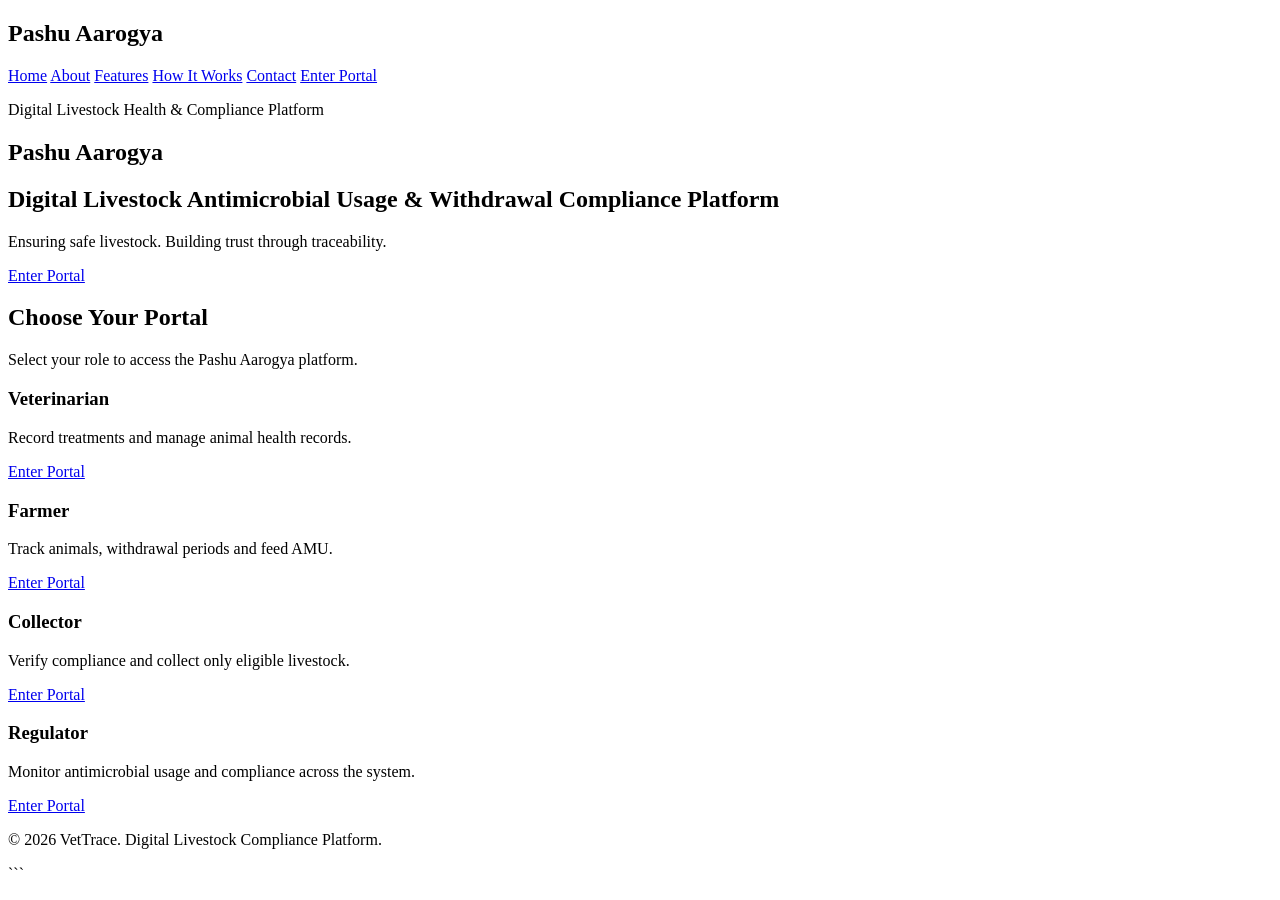
==== index.html @ 51bba1dd "Add files via upload" ====
<!DOCTYPE html>
<html lang="en">
<head>
    <meta charset="UTF-8">

    <meta name="viewport" content="width=device-width, initial-scale=1.0">

    <title>VetTrace | Digital Livestock Compliance</title>
    <link rel="stylesheet" href="css/style.css">
</head>

<body>

    <!-- Header -->
    <header>
        <div>
            <h2>Pashu Aarogya</h2>
        </div>

        <nav>
            <a href="#">Home</a>
            <a href="#about">About</a>
            <a href="#features">Features</a>
            <a href="#how-it-works">How It Works</a>
            <a href="#contact">Contact</a>
            <a href="#roles">Enter Portal</a>
        </nav>
    </header>


    <!-- Hero Section -->
    <main>

        <section>
            <p>Digital Livestock Health & Compliance Platform</p>

            <h1>Pashu Aarogya</h1>

            <h2>
                Digital Livestock Antimicrobial Usage
                & Withdrawal Compliance Platform
            </h2>

            <p>
                Ensuring safe livestock.
                Building trust through traceability.
            </p>

            <a href="#roles">Enter Portal</a>
        </section>


        <!-- Role Selection -->
        <section id="roles">

            <h2>Choose Your Portal</h2>

            <p>
                Select your role to access the Pashu Aarogya platform.
            </p>


            <!-- Veterinarian -->
            <article>
                <h3>Veterinarian</h3>

                <p>
                    Record treatments and manage animal health records.
                </p>

                  <a href="pages/vet-dashboard.html" class="portal-button">
        Enter Portal
    </a>
            </article>


            <!-- Farmer -->
            <article>
                <h3>Farmer</h3>

                <p>
                    Track animals, withdrawal periods and feed AMU.
                </p>

                <a href="pages/farmer-dashboard.html" class="portal-button">
               Enter Portal
               </a>            
               </article>


            <!-- Collector -->
            <article>
                <h3>Collector</h3>

                <p>
                    Verify compliance and collect only eligible livestock.
                </p>

                <a href="pages/collector-dashboard.html" class="portal-button">
                Enter Portal
                 </a>
            </article>


            <!-- Regulator -->
            <article>
                <h3>Regulator</h3>

                <p>
                    Monitor antimicrobial usage and compliance
                    across the system.
                </p>

                <a href="pages/regulator-dashboard.html" class="portal-button">
                Enter Portal
               </a>
            </article>

        </section>

    </main>


    <!-- Footer -->
    <footer id="contact">

        <p>
            © 2026 VetTrace. Digital Livestock Compliance Platform.
        </p>

    </footer>

</body>
</html>
```
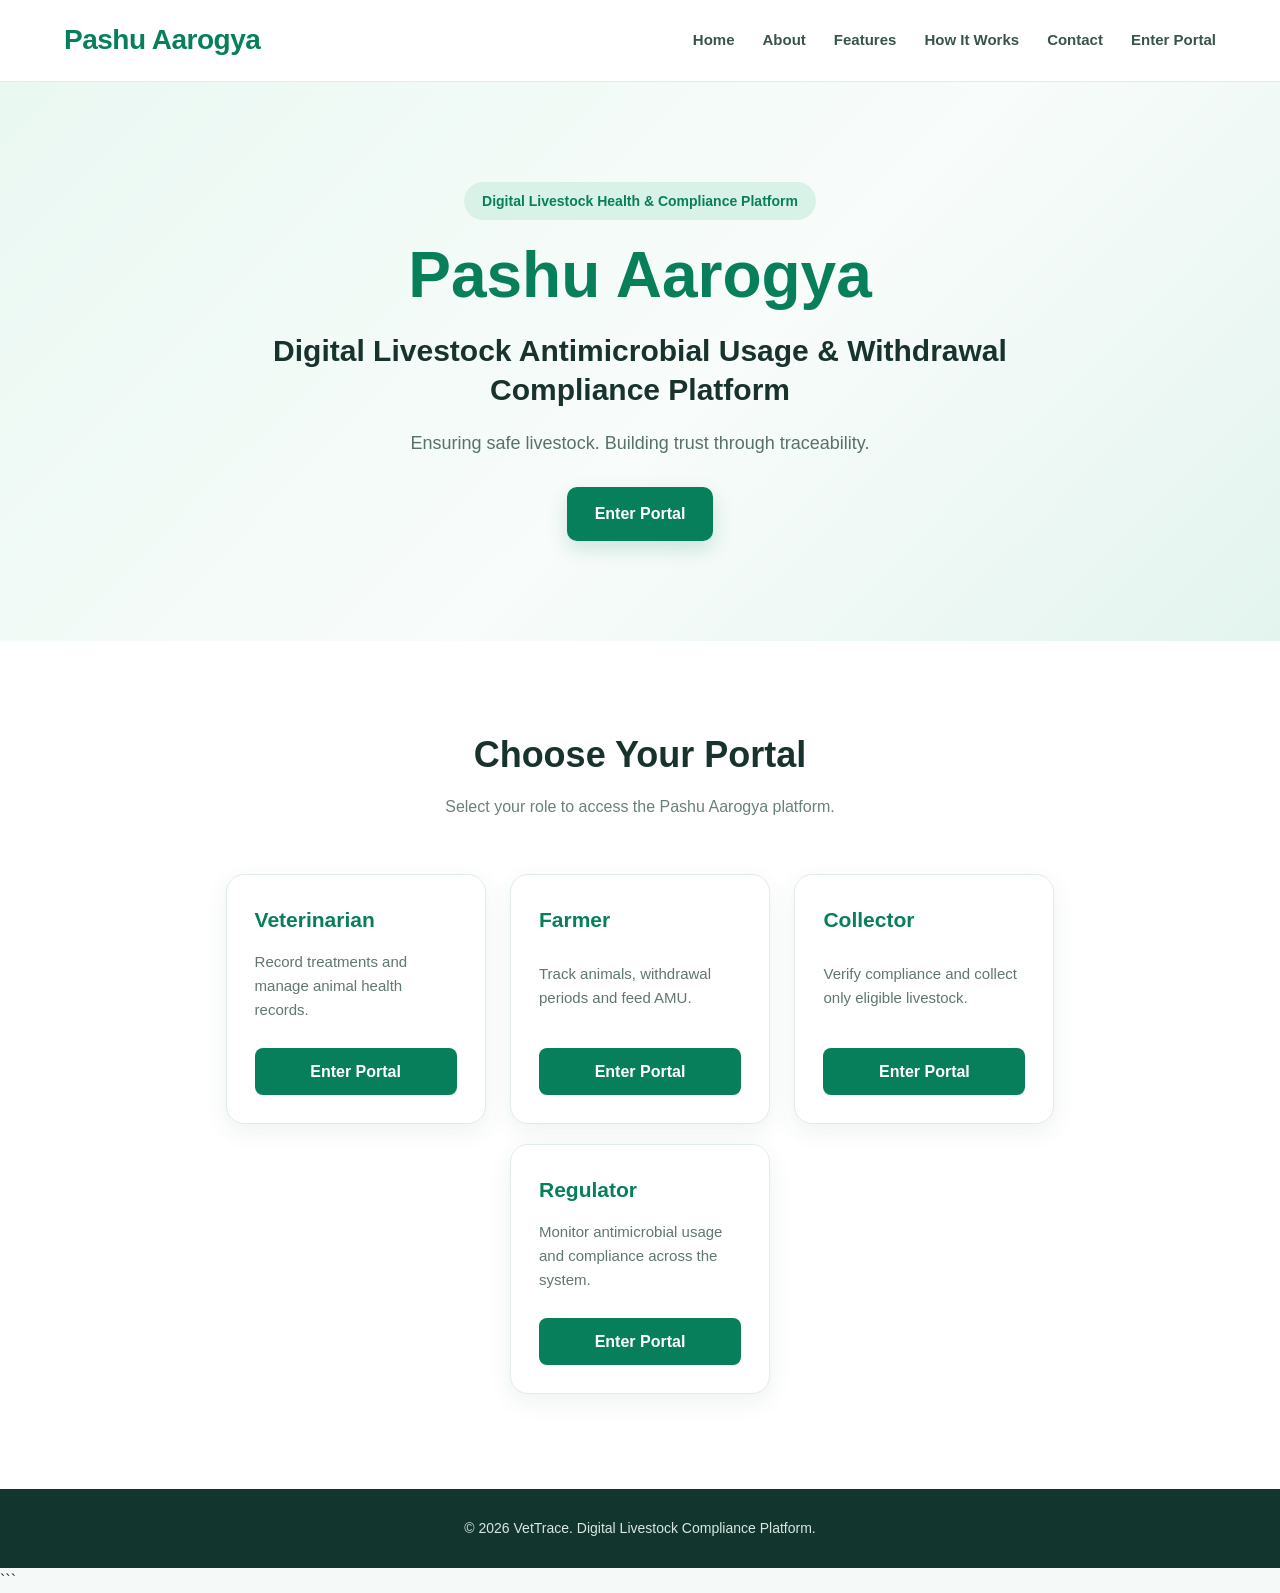
==== commit 0ce9cafb: "Update index.html" ====
--- a/index.html
+++ b/index.html
@@ -69,7 +69,7 @@
                     Record treatments and manage animal health records.
                 </p>
 
-                  <a href="pages/vet-dashboard.html" class="portal-button">
+                  <a href="vet-dashboard.html" class="portal-button">
         Enter Portal
     </a>
             </article>
--- a/css/style.css
+++ b/css/style.css
@@ -0,0 +1,334 @@
+
+/* =========================================
+   Pashu Aarogya - MAIN DESIGN SYSTEM
+   ========================================= */
+
+/* ---------- Basic Reset ---------- */
+
+* {
+    margin: 0;
+    padding: 0;
+    box-sizing: border-box;
+}
+
+html {
+    scroll-behavior: smooth;
+}
+
+body {
+    font-family: Arial, Helvetica, sans-serif;
+    background: #f5faf8;
+    color: #18332d;
+    line-height: 1.6;
+}
+
+
+/* ---------- Reusable Container ---------- */
+
+.container {
+    width: 90%;
+    max-width: 1200px;
+    margin: 0 auto;
+}
+
+
+/* ---------- Header ---------- */
+
+header {
+    background: #ffffff;
+    border-bottom: 1px solid #e1ece8;
+    padding: 18px 5%;
+    display: flex;
+    justify-content: space-between;
+    align-items: center;
+    position: sticky;
+    top: 0;
+    z-index: 1000;
+}
+
+header h2 {
+    color: #087f5b;
+    font-size: 28px;
+    letter-spacing: -0.5px;
+}
+
+nav {
+    display: flex;
+    align-items: center;
+    gap: 28px;
+}
+
+nav a {
+    color: #38544d;
+    text-decoration: none;
+    font-size: 15px;
+    font-weight: 600;
+    transition: 0.2s ease;
+}
+
+nav a:hover {
+    color: #087f5b;
+}
+
+
+/* ---------- Main Hero ---------- */
+
+main > section:first-child {
+    background: linear-gradient(
+        135deg,
+        #eaf8f2 0%,
+        #f8fcfa 55%,
+        #e3f4ee 100%
+    );
+
+    padding: 100px 8%;
+    text-align: center;
+}
+
+main > section:first-child p:first-child {
+    display: inline-block;
+    background: #d8f2e8;
+    color: #087f5b;
+    padding: 8px 18px;
+    border-radius: 50px;
+    font-size: 14px;
+    font-weight: 700;
+    margin-bottom: 20px;
+}
+
+main > section:first-child h1 {
+    color: #087f5b;
+    font-size: 64px;
+    line-height: 1.1;
+    margin-bottom: 20px;
+}
+
+main > section:first-child h2 {
+    max-width: 800px;
+    margin: 0 auto 20px;
+    font-size: 30px;
+    line-height: 1.3;
+    color: #18332d;
+}
+
+main > section:first-child p:not(:first-child) {
+    max-width: 650px;
+    margin: 0 auto 30px;
+    color: #58716a;
+    font-size: 18px;
+}
+
+main > section:first-child a {
+    display: inline-block;
+    background: #087f5b;
+    color: white;
+    text-decoration: none;
+    padding: 14px 28px;
+    border-radius: 10px;
+    font-weight: 700;
+    box-shadow: 0 8px 20px rgba(8, 127, 91, 0.18);
+    transition: 0.2s ease;
+}
+
+main > section:first-child a:hover {
+    background: #066b4d;
+    transform: translateY(-2px);
+}
+
+
+/* ---------- Role Section ---------- */
+
+#roles {
+    padding: 85px 8%;
+    background: #ffffff;
+    text-align: center;
+}
+
+#roles > h2 {
+    font-size: 36px;
+    color: #18332d;
+    margin-bottom: 10px;
+}
+
+#roles > p {
+    color: #6a807a;
+    margin-bottom: 45px;
+}
+
+
+/* ---------- Role Cards ---------- */
+
+#roles article {
+    display: inline-flex;
+    vertical-align: top;
+    flex-direction: column;
+    justify-content: space-between;
+
+    width: 260px;
+    min-height: 250px;
+
+    margin: 10px;
+    padding: 28px;
+
+    background: #ffffff;
+    border: 1px solid #e0ece8;
+    border-radius: 18px;
+
+    text-align: left;
+
+    box-shadow: 0 8px 25px rgba(31, 77, 65, 0.07);
+
+    transition: 0.25s ease;
+}
+
+#roles article:hover {
+    transform: translateY(-6px);
+    box-shadow: 0 15px 35px rgba(31, 77, 65, 0.12);
+    border-color: #b9dfd2;
+}
+
+#roles article h3 {
+    color: #087f5b;
+    font-size: 21px;
+    margin-bottom: 12px;
+}
+
+#roles article p {
+    color: #61766f;
+    font-size: 15px;
+    margin-bottom: 25px;
+}
+
+#roles article button {
+    border: none;
+    background: #e5f6ef;
+    color: #087f5b;
+    padding: 11px 18px;
+    border-radius: 8px;
+    font-weight: 700;
+    cursor: pointer;
+    transition: 0.2s ease;
+}
+
+#roles article button:hover {
+    background: #087f5b;
+    color: #ffffff;
+}
+
+
+/* ---------- Footer ---------- */
+
+footer {
+    background: #12352d;
+    color: #d7e8e2;
+    text-align: center;
+    padding: 28px 20px;
+}
+
+footer p {
+    font-size: 14px;
+}
+
+
+/* ---------- Responsive Design ---------- */
+
+@media (max-width: 900px) {
+
+    header {
+        flex-direction: column;
+        gap: 15px;
+    }
+
+    nav {
+        flex-wrap: wrap;
+        justify-content: center;
+        gap: 15px;
+    }
+
+    main > section:first-child {
+        padding: 75px 6%;
+    }
+
+    main > section:first-child h1 {
+        font-size: 52px;
+    }
+
+    main > section:first-child h2 {
+        font-size: 25px;
+    }
+
+    #roles {
+        padding: 65px 5%;
+    }
+}
+
+
+@media (max-width: 600px) {
+
+    header {
+        padding: 16px 20px;
+    }
+
+    header h2 {
+        font-size: 24px;
+    }
+
+    nav {
+        gap: 10px;
+    }
+
+    nav a {
+        font-size: 13px;
+    }
+
+    main > section:first-child {
+        padding: 65px 20px;
+    }
+
+    main > section:first-child h1 {
+        font-size: 44px;
+    }
+
+    main > section:first-child h2 {
+        font-size: 22px;
+    }
+
+    main > section:first-child p:not(:first-child) {
+        font-size: 16px;
+    }
+
+    #roles {
+        padding: 55px 15px;
+    }
+
+    #roles > h2 {
+        font-size: 30px;
+    }
+
+    #roles article {
+        display: flex;
+        width: 100%;
+        max-width: 400px;
+        margin: 10px auto;
+    }
+}
+/* Portal Buttons */
+
+.portal-button {
+    display: inline-block;
+    background: #087f5b;
+    color: #ffffff;
+    text-decoration: none;
+    padding: 11px 18px;
+    border-radius: 8px;
+    font-weight: 700;
+    text-align: center;
+    cursor: pointer;
+    transition: 0.2s ease;
+}
+
+.portal-button:hover {
+    background: #066b4d;
+    transform: translateY(-2px);
+}
+
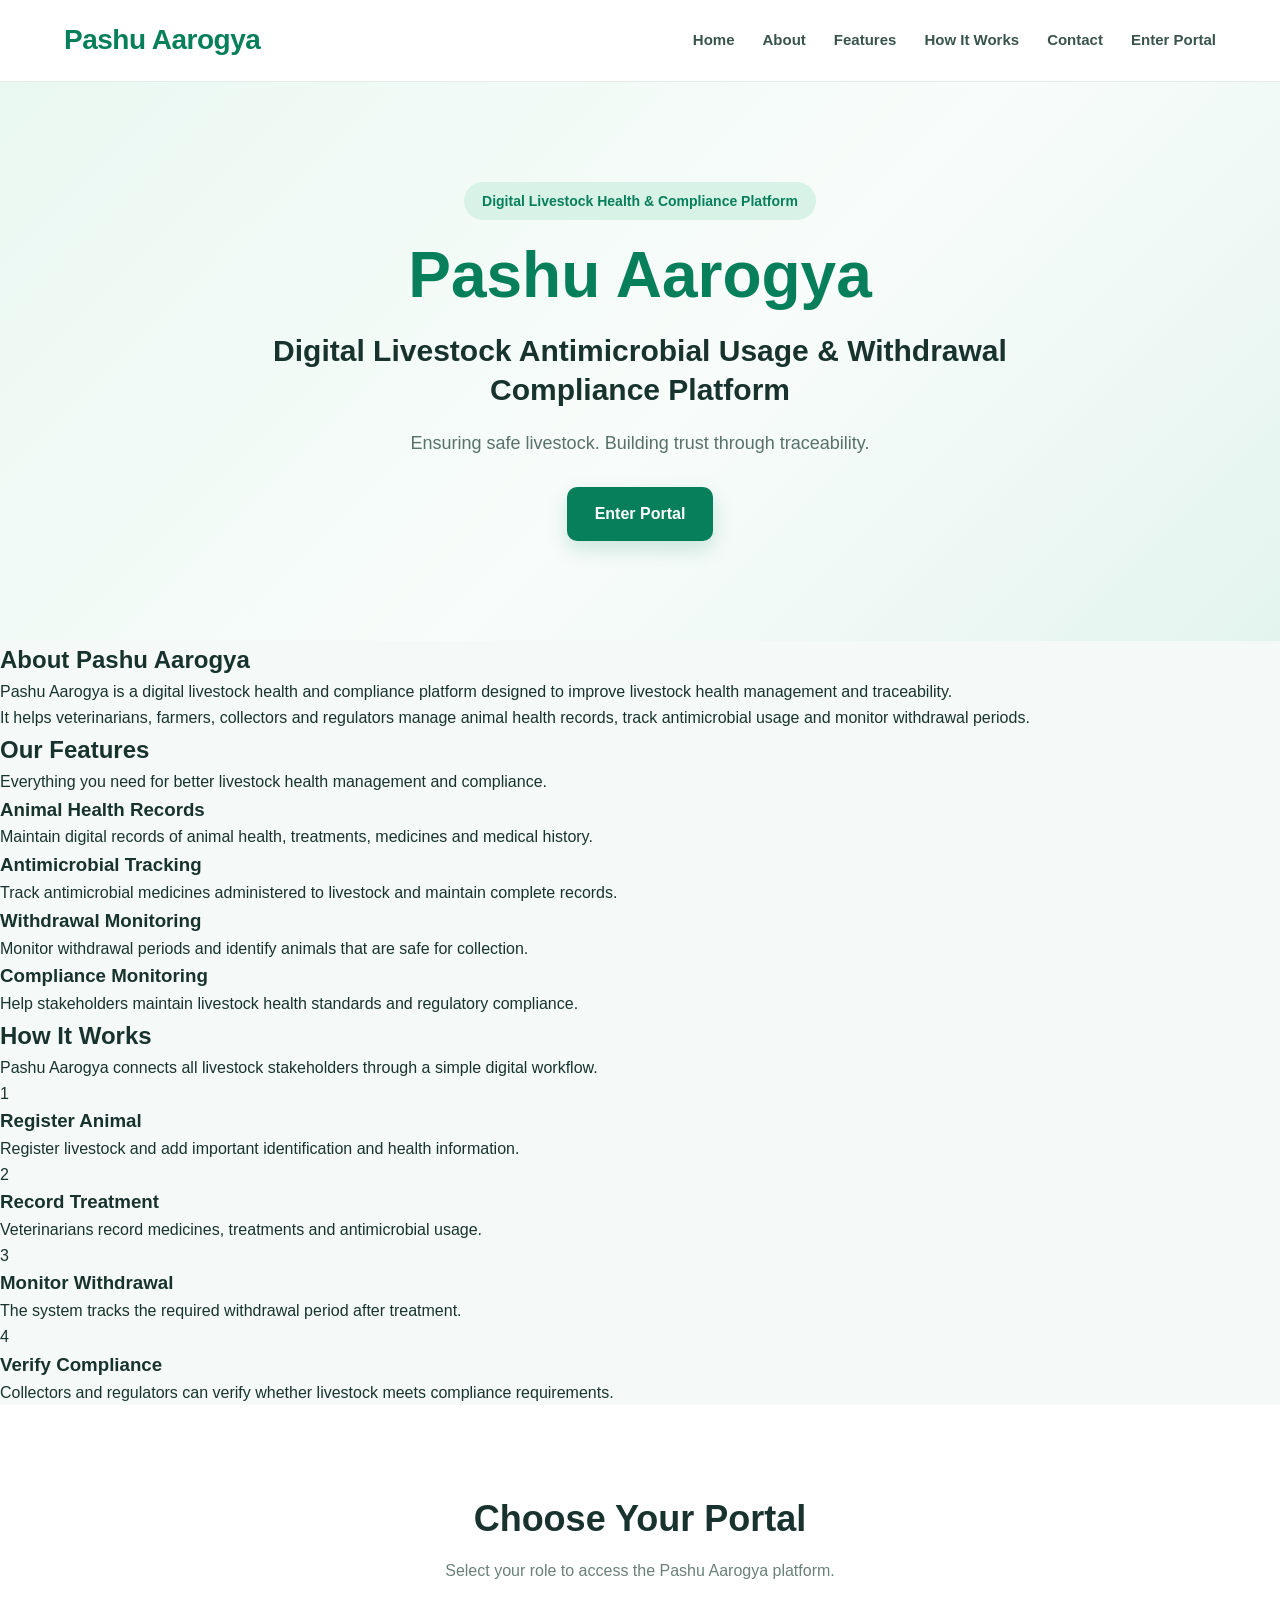
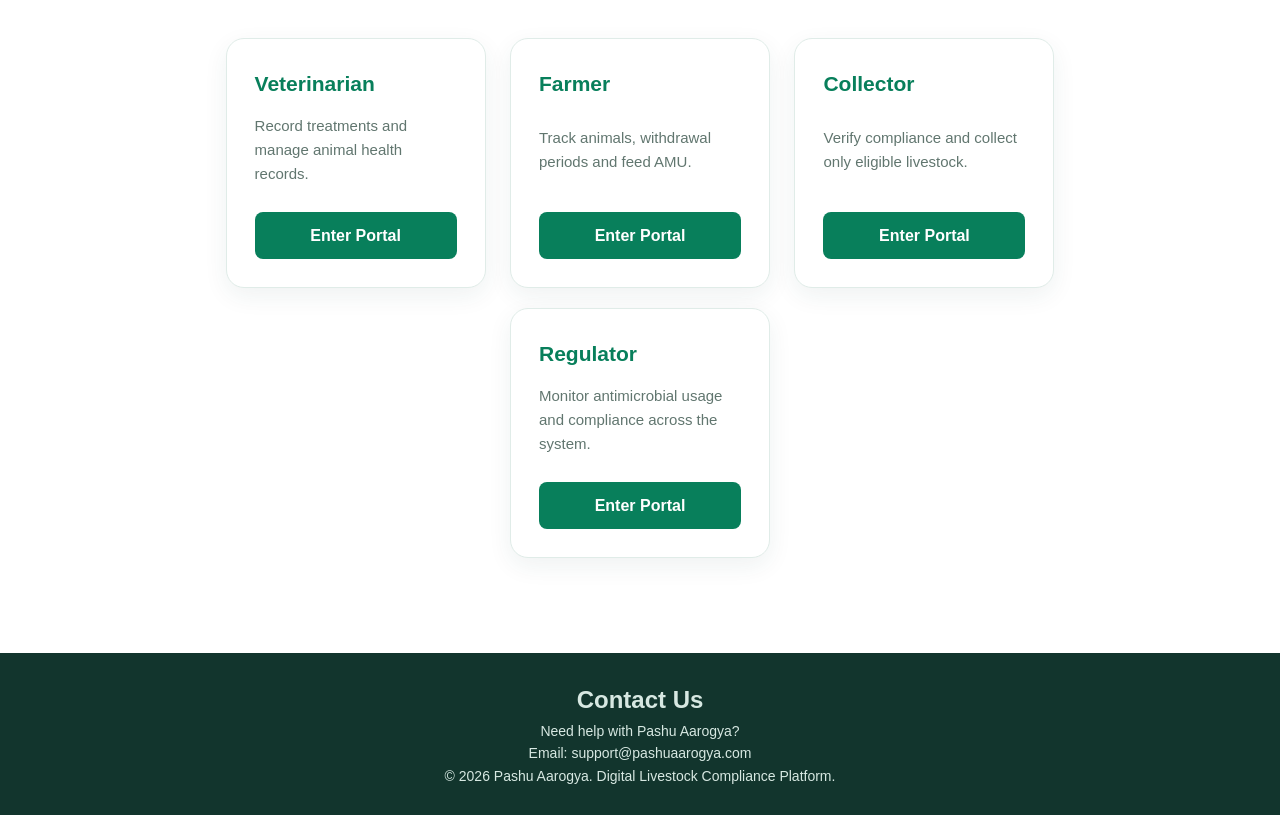
==== commit d1d6aa05: "Update index.html" ====
--- a/index.html
+++ b/index.html
@@ -1,41 +1,67 @@
-
 <!DOCTYPE html>
 <html lang="en">
+
 <head>
     <meta charset="UTF-8">
 
     <meta name="viewport" content="width=device-width, initial-scale=1.0">
 
-    <title>VetTrace | Digital Livestock Compliance</title>
+    <title>Pashu Aarogya | Digital Livestock Compliance</title>
+
     <link rel="stylesheet" href="css/style.css">
 </head>
 
 <body>
 
-    <!-- Header -->
+    <!-- ================= HEADER ================= -->
+
     <header>
+
         <div>
             <h2>Pashu Aarogya</h2>
         </div>
 
         <nav>
-            <a href="#">Home</a>
+
+            <!-- Home Tab -->
+            <a href="#home">Home</a>
+
+            <!-- About Tab -->
             <a href="#about">About</a>
+
+            <!-- Features Tab -->
             <a href="#features">Features</a>
+
+            <!-- How It Works Tab -->
             <a href="#how-it-works">How It Works</a>
+
+            <!-- Contact Tab -->
             <a href="#contact">Contact</a>
+
+            <!-- Enter Portal Tab -->
             <a href="#roles">Enter Portal</a>
+
         </nav>
+
     </header>
 
 
-    <!-- Hero Section -->
+    <!-- ================= MAIN ================= -->
+
     <main>
 
-        <section>
-            <p>Digital Livestock Health & Compliance Platform</p>
-
-            <h1>Pashu Aarogya</h1>
+
+        <!-- ================= HOME / HERO SECTION ================= -->
+
+        <section id="home">
+
+            <p>
+                Digital Livestock Health & Compliance Platform
+            </p>
+
+            <h1>
+                Pashu Aarogya
+            </h1>
 
             <h2>
                 Digital Livestock Antimicrobial Usage
@@ -47,65 +73,305 @@
                 Building trust through traceability.
             </p>
 
-            <a href="#roles">Enter Portal</a>
+            <a href="#roles" class="portal-button">
+                Enter Portal
+            </a>
+
         </section>
 
 
-        <!-- Role Selection -->
+
+        <!-- ================= ABOUT SECTION ================= -->
+
+        <section id="about">
+
+            <h2>
+                About Pashu Aarogya
+            </h2>
+
+            <p>
+                Pashu Aarogya is a digital livestock health and
+                compliance platform designed to improve livestock
+                health management and traceability.
+            </p>
+
+            <p>
+                It helps veterinarians, farmers, collectors and
+                regulators manage animal health records, track
+                antimicrobial usage and monitor withdrawal periods.
+            </p>
+
+        </section>
+
+
+
+        <!-- ================= FEATURES SECTION ================= -->
+
+        <section id="features">
+
+            <h2>
+                Our Features
+            </h2>
+
+            <p>
+                Everything you need for better livestock health
+                management and compliance.
+            </p>
+
+
+            <div class="feature-container">
+
+
+                <!-- Feature 1 -->
+
+                <article class="feature-card">
+
+                    <h3>
+                        Animal Health Records
+                    </h3>
+
+                    <p>
+                        Maintain digital records of animal health,
+                        treatments, medicines and medical history.
+                    </p>
+
+                </article>
+
+
+
+                <!-- Feature 2 -->
+
+                <article class="feature-card">
+
+                    <h3>
+                        Antimicrobial Tracking
+                    </h3>
+
+                    <p>
+                        Track antimicrobial medicines administered
+                        to livestock and maintain complete records.
+                    </p>
+
+                </article>
+
+
+
+                <!-- Feature 3 -->
+
+                <article class="feature-card">
+
+                    <h3>
+                        Withdrawal Monitoring
+                    </h3>
+
+                    <p>
+                        Monitor withdrawal periods and identify
+                        animals that are safe for collection.
+                    </p>
+
+                </article>
+
+
+
+                <!-- Feature 4 -->
+
+                <article class="feature-card">
+
+                    <h3>
+                        Compliance Monitoring
+                    </h3>
+
+                    <p>
+                        Help stakeholders maintain livestock health
+                        standards and regulatory compliance.
+                    </p>
+
+                </article>
+
+            </div>
+
+        </section>
+
+
+
+        <!-- ================= HOW IT WORKS SECTION ================= -->
+
+        <section id="how-it-works">
+
+            <h2>
+                How It Works
+            </h2>
+
+            <p>
+                Pashu Aarogya connects all livestock stakeholders
+                through a simple digital workflow.
+            </p>
+
+
+            <div class="steps">
+
+
+                <!-- Step 1 -->
+
+                <article>
+
+                    <span>1</span>
+
+                    <h3>
+                        Register Animal
+                    </h3>
+
+                    <p>
+                        Register livestock and add important
+                        identification and health information.
+                    </p>
+
+                </article>
+
+
+
+                <!-- Step 2 -->
+
+                <article>
+
+                    <span>2</span>
+
+                    <h3>
+                        Record Treatment
+                    </h3>
+
+                    <p>
+                        Veterinarians record medicines, treatments
+                        and antimicrobial usage.
+                    </p>
+
+                </article>
+
+
+
+                <!-- Step 3 -->
+
+                <article>
+
+                    <span>3</span>
+
+                    <h3>
+                        Monitor Withdrawal
+                    </h3>
+
+                    <p>
+                        The system tracks the required withdrawal
+                        period after treatment.
+                    </p>
+
+                </article>
+
+
+
+                <!-- Step 4 -->
+
+                <article>
+
+                    <span>4</span>
+
+                    <h3>
+                        Verify Compliance
+                    </h3>
+
+                    <p>
+                        Collectors and regulators can verify
+                        whether livestock meets compliance requirements.
+                    </p>
+
+                </article>
+
+            </div>
+
+        </section>
+
+
+
+        <!-- ================= ROLE SELECTION ================= -->
+
         <section id="roles">
 
-            <h2>Choose Your Portal</h2>
+            <h2>
+                Choose Your Portal
+            </h2>
 
             <p>
                 Select your role to access the Pashu Aarogya platform.
             </p>
 
 
-            <!-- Veterinarian -->
+
+            <!-- ================= VETERINARIAN ================= -->
+
             <article>
-                <h3>Veterinarian</h3>
+
+                <h3>
+                    Veterinarian
+                </h3>
 
                 <p>
                     Record treatments and manage animal health records.
                 </p>
 
-                  <a href="vet-dashboard.html" class="portal-button">
-        Enter Portal
-    </a>
+                <a href="pages/vet-dashboard.html" class="portal-button">
+                    Enter Portal
+                </a>
+
             </article>
 
 
-            <!-- Farmer -->
+
+            <!-- ================= FARMER ================= -->
+
             <article>
-                <h3>Farmer</h3>
+
+                <h3>
+                    Farmer
+                </h3>
 
                 <p>
                     Track animals, withdrawal periods and feed AMU.
                 </p>
 
                 <a href="pages/farmer-dashboard.html" class="portal-button">
-               Enter Portal
-               </a>            
-               </article>
-
-
-            <!-- Collector -->
+                    Enter Portal
+                </a>
+
+            </article>
+
+
+
+            <!-- ================= COLLECTOR ================= -->
+
             <article>
-                <h3>Collector</h3>
+
+                <h3>
+                    Collector
+                </h3>
 
                 <p>
                     Verify compliance and collect only eligible livestock.
                 </p>
 
                 <a href="pages/collector-dashboard.html" class="portal-button">
-                Enter Portal
-                 </a>
+                    Enter Portal
+                </a>
+
             </article>
 
 
-            <!-- Regulator -->
+
+            <!-- ================= REGULATOR ================= -->
+
             <article>
-                <h3>Regulator</h3>
+
+                <h3>
+                    Regulator
+                </h3>
 
                 <p>
                     Monitor antimicrobial usage and compliance
@@ -113,8 +379,9 @@
                 </p>
 
                 <a href="pages/regulator-dashboard.html" class="portal-button">
-                Enter Portal
-               </a>
+                    Enter Portal
+                </a>
+
             </article>
 
         </section>
@@ -122,15 +389,30 @@
     </main>
 
 
-    <!-- Footer -->
+
+    <!-- ================= CONTACT / FOOTER ================= -->
+
     <footer id="contact">
 
+        <h2>
+            Contact Us
+        </h2>
+
         <p>
-            © 2026 VetTrace. Digital Livestock Compliance Platform.
+            Need help with Pashu Aarogya?
         </p>
 
+        <p>
+            Email: support@pashuaarogya.com
+        </p>
+
+        <p>
+            © 2026 Pashu Aarogya. Digital Livestock Compliance Platform.
+        </p>
+
     </footer>
 
+
 </body>
+
 </html>
-```
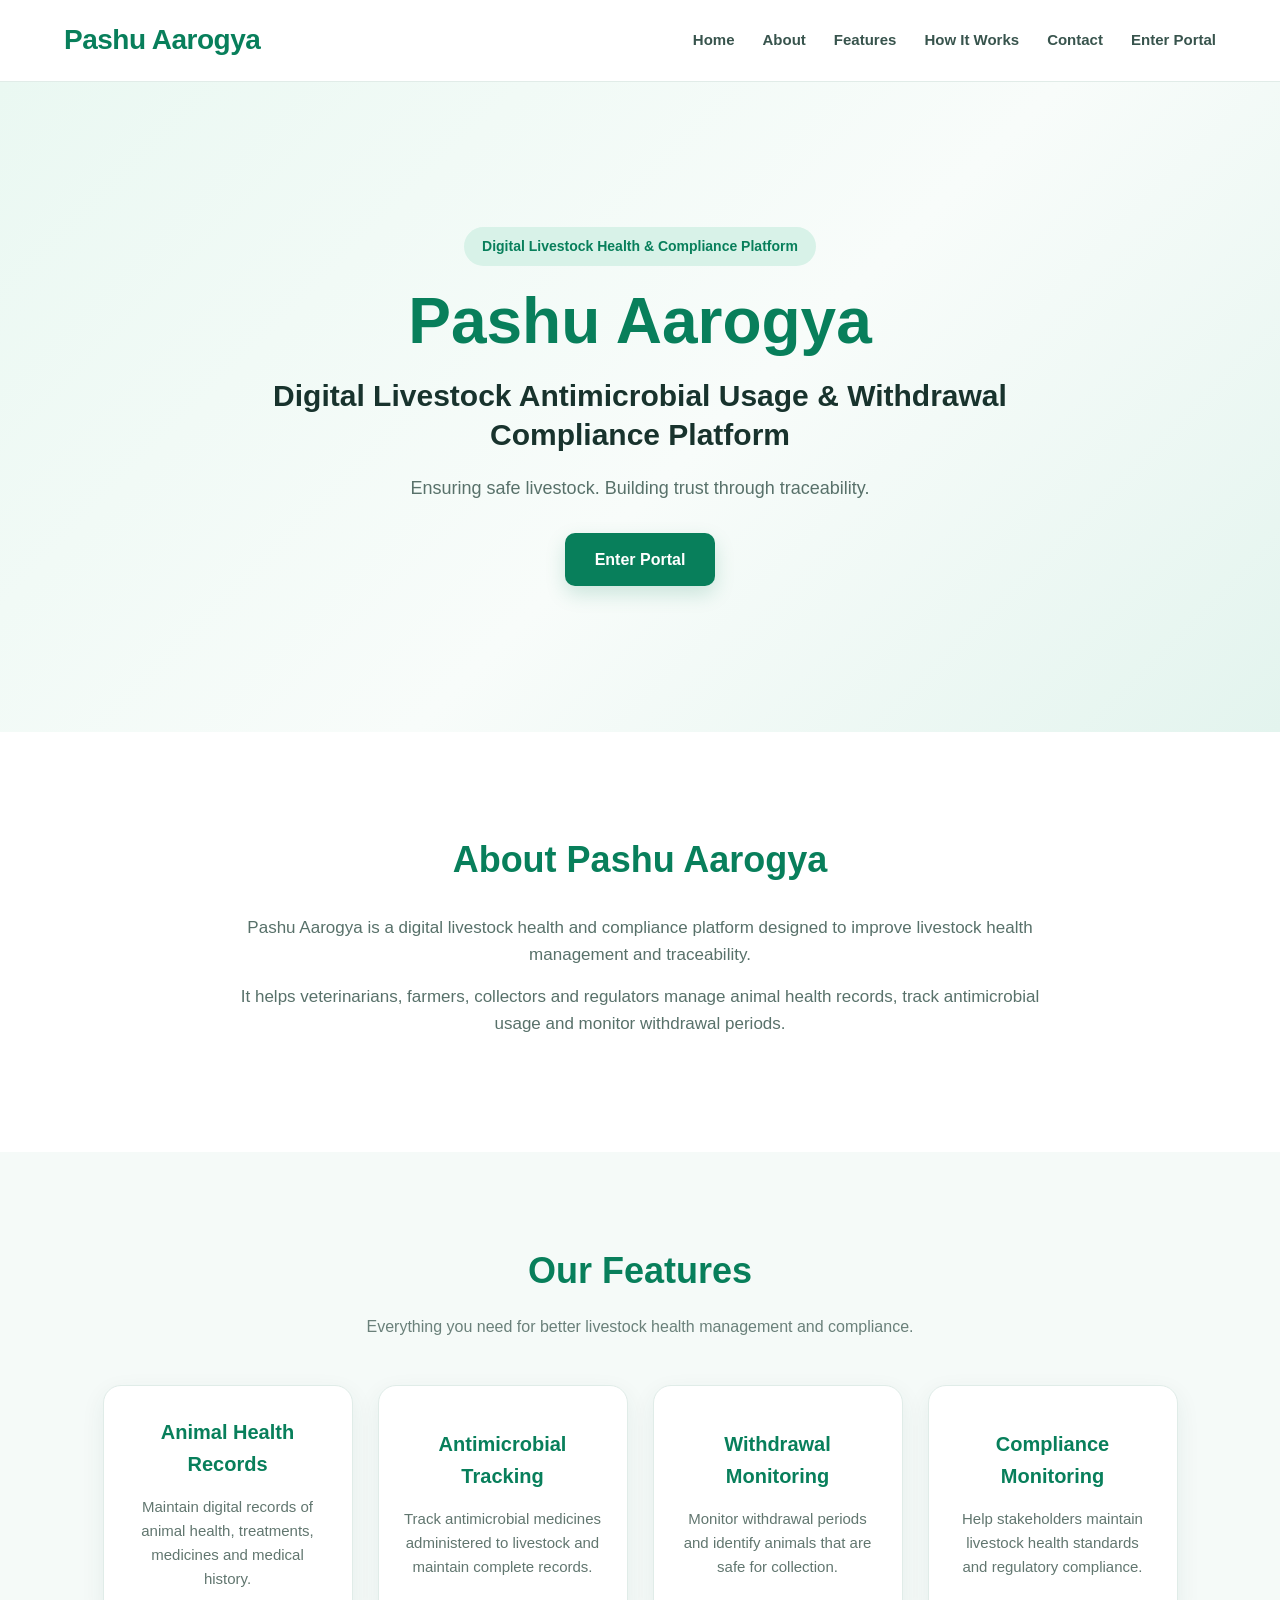
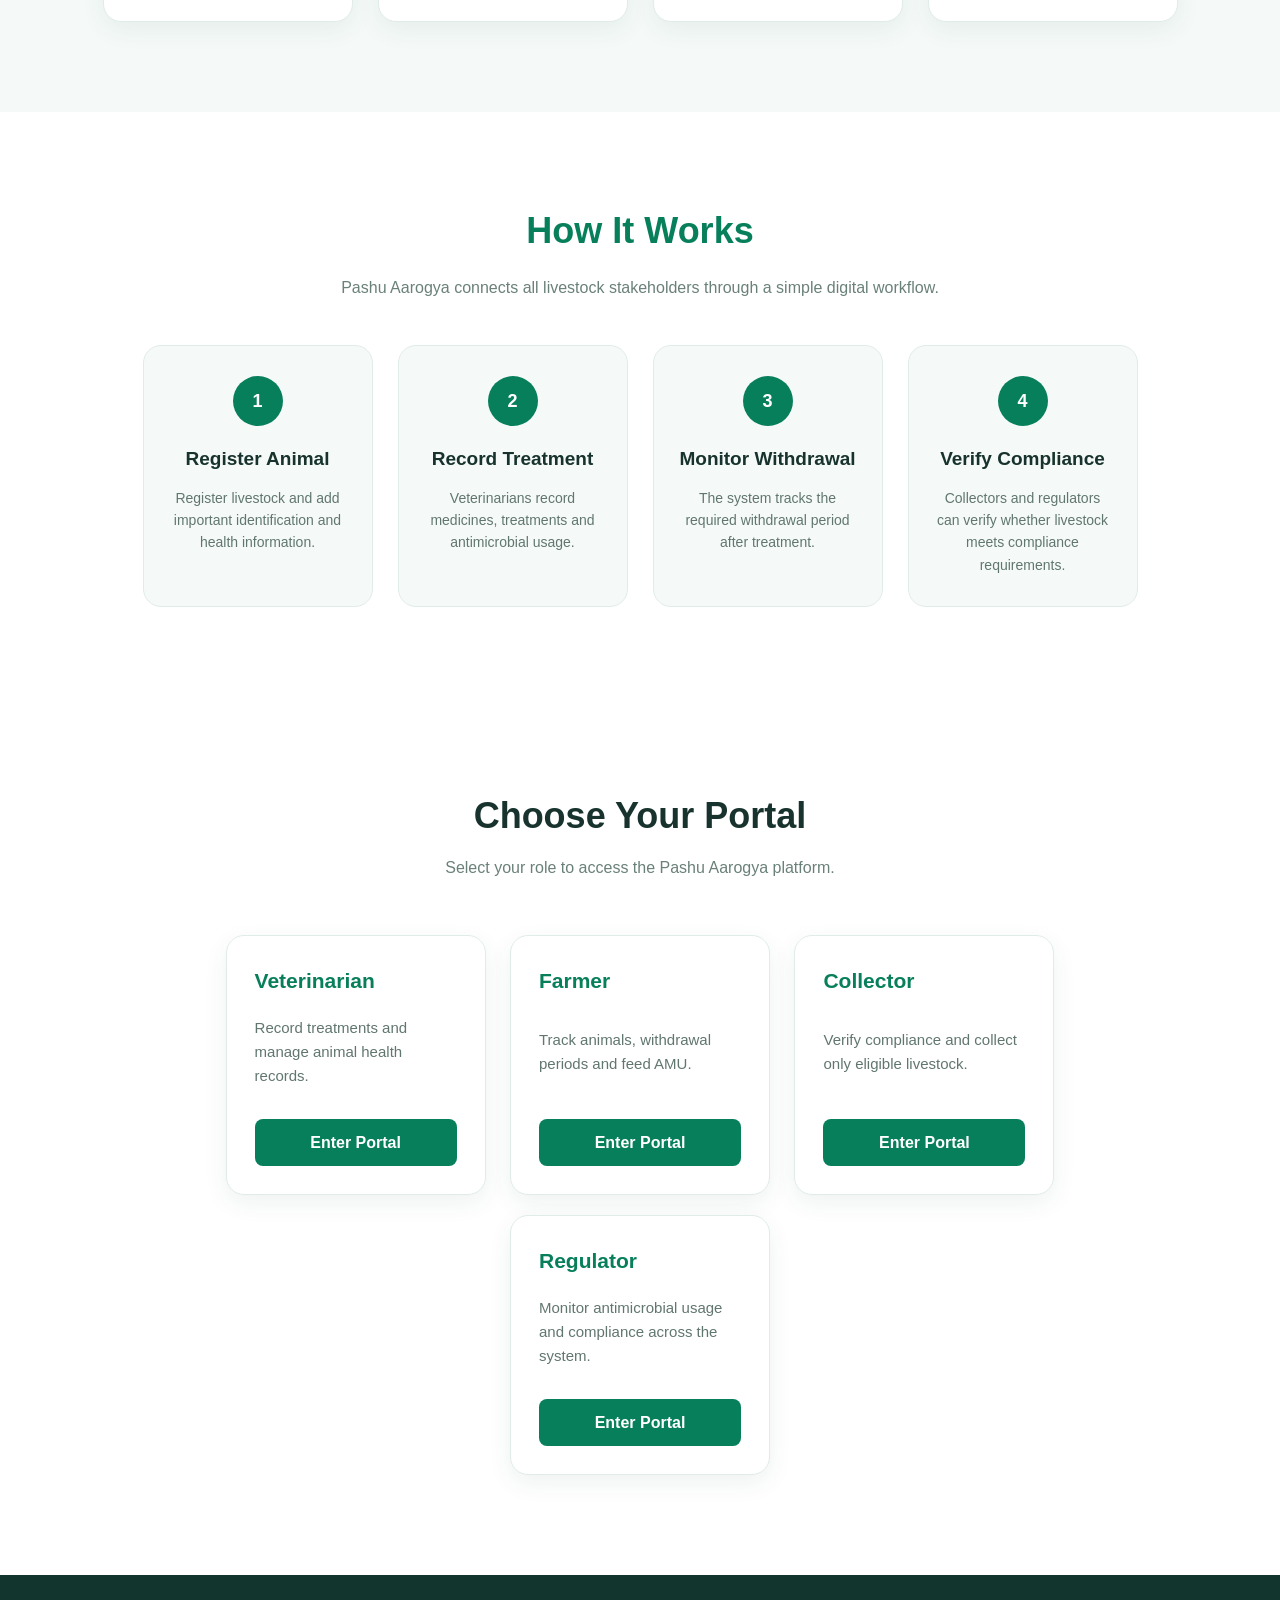
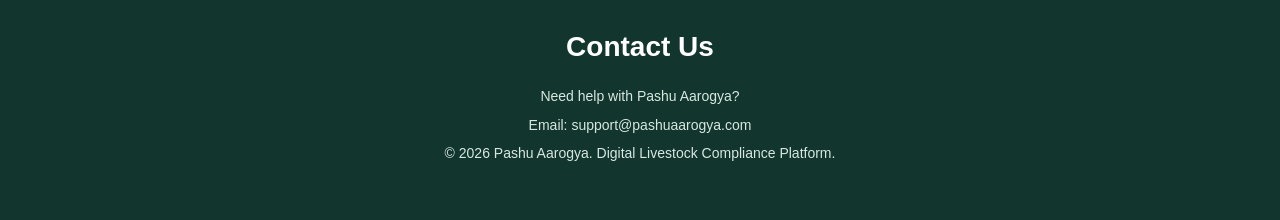
==== commit d1379d51: "Fix frontend deployment paths" ====
--- a/index.html
+++ b/index.html
@@ -415,4 +415,4 @@
 
 </body>
 
-</html>
+</html>
--- a/css/style.css
+++ b/css/style.css
@@ -1,7 +1,7 @@
-
-/* =========================================
-   Pashu Aarogya - MAIN DESIGN SYSTEM
-   ========================================= */
+/* =========================================
+   PASHU AAROGYA - MAIN DESIGN SYSTEM
+   ========================================= */
+
 
 /* ---------- Basic Reset ---------- */
 
@@ -11,9 +11,16 @@
     box-sizing: border-box;
 }
 
+
+/* ---------- Smooth Scrolling ---------- */
+
 html {
     scroll-behavior: smooth;
-}
+    scroll-padding-top: 90px;
+}
+
+
+/* ---------- Body ---------- */
 
 body {
     font-family: Arial, Helvetica, sans-serif;
@@ -32,19 +39,28 @@
 }
 
 
-/* ---------- Header ---------- */
+/* =========================================
+   HEADER
+   ========================================= */
 
 header {
     background: #ffffff;
     border-bottom: 1px solid #e1ece8;
+
     padding: 18px 5%;
+
     display: flex;
     justify-content: space-between;
     align-items: center;
+
     position: sticky;
     top: 0;
+
     z-index: 1000;
 }
+
+
+/* Logo */
 
 header h2 {
     color: #087f5b;
@@ -52,28 +68,65 @@
     letter-spacing: -0.5px;
 }
 
+
+/* Navigation */
+
 nav {
     display: flex;
     align-items: center;
     gap: 28px;
 }
 
+
 nav a {
     color: #38544d;
     text-decoration: none;
+
     font-size: 15px;
     font-weight: 600;
+
     transition: 0.2s ease;
-}
+
+    position: relative;
+}
+
+
+/* Navigation hover */
 
 nav a:hover {
     color: #087f5b;
 }
 
 
-/* ---------- Main Hero ---------- */
-
-main > section:first-child {
+/* Small underline animation */
+
+nav a::after {
+    content: "";
+
+    position: absolute;
+
+    width: 0;
+    height: 2px;
+
+    left: 0;
+    bottom: -6px;
+
+    background: #087f5b;
+
+    transition: width 0.2s ease;
+}
+
+
+nav a:hover::after {
+    width: 100%;
+}
+
+
+/* =========================================
+   HOME / HERO SECTION
+   ========================================= */
+
+#home {
     background: linear-gradient(
         135deg,
         #eaf8f2 0%,
@@ -81,254 +134,751 @@
         #e3f4ee 100%
     );
 
-    padding: 100px 8%;
+    padding: 110px 8%;
+
     text-align: center;
-}
-
-main > section:first-child p:first-child {
+
+    min-height: 650px;
+
+    display: flex;
+    flex-direction: column;
+    justify-content: center;
+    align-items: center;
+}
+
+
+/* Hero small heading */
+
+#home p:first-child {
     display: inline-block;
+
     background: #d8f2e8;
+
     color: #087f5b;
+
     padding: 8px 18px;
+
     border-radius: 50px;
+
     font-size: 14px;
+
     font-weight: 700;
+
     margin-bottom: 20px;
 }
 
-main > section:first-child h1 {
+
+/* Main title */
+
+#home h1 {
     color: #087f5b;
+
     font-size: 64px;
+
     line-height: 1.1;
+
     margin-bottom: 20px;
 }
 
-main > section:first-child h2 {
+
+/* Hero subtitle */
+
+#home h2 {
     max-width: 800px;
+
     margin: 0 auto 20px;
+
     font-size: 30px;
+
     line-height: 1.3;
+
     color: #18332d;
 }
 
-main > section:first-child p:not(:first-child) {
+
+/* Hero description */
+
+#home p:not(:first-child) {
     max-width: 650px;
+
     margin: 0 auto 30px;
+
     color: #58716a;
+
     font-size: 18px;
 }
 
-main > section:first-child a {
+
+/* Hero button */
+
+#home .portal-button {
     display: inline-block;
+
     background: #087f5b;
-    color: white;
+
+    color: #ffffff;
+
     text-decoration: none;
-    padding: 14px 28px;
+
+    padding: 14px 30px;
+
     border-radius: 10px;
+
     font-weight: 700;
-    box-shadow: 0 8px 20px rgba(8, 127, 91, 0.18);
+
+    box-shadow:
+        0 8px 20px rgba(8, 127, 91, 0.18);
+
     transition: 0.2s ease;
 }
 
-main > section:first-child a:hover {
+
+#home .portal-button:hover {
     background: #066b4d;
-    transform: translateY(-2px);
-}
-
-
-/* ---------- Role Section ---------- */
-
+
+    transform: translateY(-3px);
+
+    box-shadow:
+        0 12px 25px rgba(8, 127, 91, 0.25);
+}
+
+
+/* =========================================
+   GENERAL SECTION STYLING
+   ========================================= */
+
+#about,
+#features,
+#how-it-works,
 #roles {
-    padding: 85px 8%;
+    padding: 90px 8%;
+
+    text-align: center;
+}
+
+
+#about h2,
+#features h2,
+#how-it-works h2,
+#roles h2 {
+    font-size: 36px;
+
+    color: #18332d;
+
+    margin-bottom: 15px;
+}
+
+
+#about > p,
+#features > p,
+#how-it-works > p,
+#roles > p {
+    max-width: 750px;
+
+    margin: 0 auto 20px;
+
+    color: #6a807a;
+
+    font-size: 16px;
+}
+
+
+/* =========================================
+   ABOUT SECTION
+   ========================================= */
+
+#about {
     background: #ffffff;
+
+    min-height: 420px;
+
+    display: flex;
+
+    flex-direction: column;
+
+    justify-content: center;
+
+    align-items: center;
+}
+
+
+#about h2 {
+    color: #087f5b;
+
+    margin-bottom: 25px;
+}
+
+
+#about p {
+    max-width: 800px;
+
+    margin: 0 auto 15px;
+
+    color: #58716a;
+
+    font-size: 17px;
+}
+
+
+/* =========================================
+   FEATURES SECTION
+   ========================================= */
+
+#features {
+    background: #f5faf8;
+}
+
+
+#features h2 {
+    color: #087f5b;
+}
+
+
+/* Feature cards container */
+
+.feature-container {
+    display: flex;
+
+    justify-content: center;
+
+    align-items: stretch;
+
+    flex-wrap: wrap;
+
+    gap: 25px;
+
+    margin-top: 45px;
+}
+
+
+/* Feature card */
+
+.feature-card {
+    width: 250px;
+
+    min-height: 230px;
+
+    padding: 30px 25px;
+
+    background: #ffffff;
+
+    border: 1px solid #e0ece8;
+
+    border-radius: 18px;
+
+    box-shadow:
+        0 8px 25px rgba(31, 77, 65, 0.07);
+
     text-align: center;
-}
+
+    transition: 0.25s ease;
+
+    display: flex;
+
+    flex-direction: column;
+
+    justify-content: center;
+}
+
+
+/* Feature card hover */
+
+.feature-card:hover {
+    transform: translateY(-8px);
+
+    box-shadow:
+        0 15px 35px rgba(31, 77, 65, 0.12);
+
+    border-color: #b9dfd2;
+}
+
+
+/* Feature heading */
+
+.feature-card h3 {
+    color: #087f5b;
+
+    font-size: 20px;
+
+    margin-bottom: 15px;
+}
+
+
+/* Feature description */
+
+.feature-card p {
+    color: #61766f;
+
+    font-size: 15px;
+}
+
+
+/* =========================================
+   HOW IT WORKS SECTION
+   ========================================= */
+
+#how-it-works {
+    background: #ffffff;
+}
+
+
+#how-it-works h2 {
+    color: #087f5b;
+}
+
+
+/* Steps container */
+
+.steps {
+    display: flex;
+
+    justify-content: center;
+
+    align-items: stretch;
+
+    flex-wrap: wrap;
+
+    gap: 25px;
+
+    margin-top: 45px;
+}
+
+
+/* Step cards */
+
+.steps article {
+    width: 230px;
+
+    min-height: 240px;
+
+    padding: 30px 25px;
+
+    background: #f5faf8;
+
+    border: 1px solid #e0ece8;
+
+    border-radius: 18px;
+
+    text-align: center;
+
+    transition: 0.25s ease;
+}
+
+
+.steps article:hover {
+    transform: translateY(-6px);
+
+    border-color: #b9dfd2;
+
+    box-shadow:
+        0 12px 30px rgba(31, 77, 65, 0.10);
+}
+
+
+/* Number circle */
+
+.steps span {
+    display: inline-flex;
+
+    align-items: center;
+
+    justify-content: center;
+
+    width: 50px;
+
+    height: 50px;
+
+    margin-bottom: 18px;
+
+    background: #087f5b;
+
+    color: #ffffff;
+
+    border-radius: 50%;
+
+    font-size: 18px;
+
+    font-weight: 700;
+}
+
+
+/* Step title */
+
+.steps h3 {
+    color: #18332d;
+
+    font-size: 19px;
+
+    margin-bottom: 12px;
+}
+
+
+/* Step description */
+
+.steps p {
+    color: #61766f;
+
+    font-size: 14px;
+}
+
+
+/* =========================================
+   ROLE SELECTION SECTION
+   ========================================= */
+
+#roles {
+    padding: 90px 8%;
+
+    background: #ffffff;
+
+    text-align: center;
+}
+
 
 #roles > h2 {
     font-size: 36px;
+
     color: #18332d;
+
     margin-bottom: 10px;
 }
+
 
 #roles > p {
     color: #6a807a;
+
     margin-bottom: 45px;
 }
 
 
-/* ---------- Role Cards ---------- */
+/* =========================================
+   ROLE CARDS
+   ========================================= */
 
 #roles article {
     display: inline-flex;
+
     vertical-align: top;
+
     flex-direction: column;
+
     justify-content: space-between;
 
     width: 260px;
-    min-height: 250px;
+
+    min-height: 260px;
 
     margin: 10px;
+
     padding: 28px;
 
     background: #ffffff;
+
     border: 1px solid #e0ece8;
+
     border-radius: 18px;
 
     text-align: left;
 
-    box-shadow: 0 8px 25px rgba(31, 77, 65, 0.07);
+    box-shadow:
+        0 8px 25px rgba(31, 77, 65, 0.07);
 
     transition: 0.25s ease;
 }
+
 
 #roles article:hover {
     transform: translateY(-6px);
-    box-shadow: 0 15px 35px rgba(31, 77, 65, 0.12);
+
+    box-shadow:
+        0 15px 35px rgba(31, 77, 65, 0.12);
+
     border-color: #b9dfd2;
 }
+
 
 #roles article h3 {
     color: #087f5b;
+
     font-size: 21px;
+
     margin-bottom: 12px;
 }
+
 
 #roles article p {
     color: #61766f;
+
     font-size: 15px;
+
     margin-bottom: 25px;
 }
 
-#roles article button {
-    border: none;
-    background: #e5f6ef;
-    color: #087f5b;
+
+/* =========================================
+   PORTAL BUTTONS
+   ========================================= */
+
+.portal-button {
+    display: inline-block;
+
+    background: #087f5b;
+
+    color: #ffffff;
+
+    text-decoration: none;
+
     padding: 11px 18px;
+
     border-radius: 8px;
+
     font-weight: 700;
+
+    text-align: center;
+
     cursor: pointer;
+
     transition: 0.2s ease;
 }
 
-#roles article button:hover {
-    background: #087f5b;
+
+.portal-button:hover {
+    background: #066b4d;
+
     color: #ffffff;
-}
-
-
-/* ---------- Footer ---------- */
+
+    transform: translateY(-2px);
+
+    box-shadow:
+        0 6px 15px rgba(8, 127, 91, 0.18);
+}
+
+
+/* =========================================
+   FOOTER / CONTACT
+   ========================================= */
 
 footer {
     background: #12352d;
+
     color: #d7e8e2;
+
     text-align: center;
-    padding: 28px 20px;
-}
+
+    padding: 50px 20px;
+}
+
+
+footer h2 {
+    color: #ffffff;
+
+    margin-bottom: 15px;
+
+    font-size: 28px;
+}
+
 
 footer p {
     font-size: 14px;
-}
-
-
-/* ---------- Responsive Design ---------- */
+
+    margin: 6px 0;
+}
+
+
+/* =========================================
+   RESPONSIVE DESIGN
+   ========================================= */
 
 @media (max-width: 900px) {
+
+    /* Header */
 
     header {
         flex-direction: column;
+
         gap: 15px;
     }
+
 
     nav {
         flex-wrap: wrap;
+
         justify-content: center;
+
         gap: 15px;
     }
 
-    main > section:first-child {
+
+    /* Home */
+
+    #home {
         padding: 75px 6%;
-    }
-
-    main > section:first-child h1 {
+
+        min-height: 550px;
+    }
+
+
+    #home h1 {
         font-size: 52px;
     }
 
-    main > section:first-child h2 {
+
+    #home h2 {
         font-size: 25px;
     }
 
+
+    /* Sections */
+
+    #about,
+    #features,
+    #how-it-works,
     #roles {
-        padding: 65px 5%;
-    }
-}
-
+        padding: 70px 5%;
+    }
+
+
+    /* Features */
+
+    .feature-card {
+        width: 230px;
+    }
+
+
+    /* Steps */
+
+    .steps article {
+        width: 220px;
+    }
+
+
+    /* Roles */
+
+    #roles article {
+        width: 240px;
+    }
+}
+
+
+/* =========================================
+   MOBILE DESIGN
+   ========================================= */
 
 @media (max-width: 600px) {
+
+    /* Header */
 
     header {
         padding: 16px 20px;
     }
 
+
     header h2 {
         font-size: 24px;
     }
 
+
     nav {
         gap: 10px;
     }
 
+
     nav a {
         font-size: 13px;
     }
 
-    main > section:first-child {
+
+    /* Home */
+
+    #home {
         padding: 65px 20px;
-    }
-
-    main > section:first-child h1 {
+
+        min-height: 520px;
+    }
+
+
+    #home h1 {
         font-size: 44px;
     }
 
-    main > section:first-child h2 {
+
+    #home h2 {
         font-size: 22px;
     }
 
-    main > section:first-child p:not(:first-child) {
+
+    #home p:not(:first-child) {
         font-size: 16px;
     }
 
+
+    /* Sections */
+
+    #about,
+    #features,
+    #how-it-works,
     #roles {
-        padding: 55px 15px;
-    }
-
+        padding: 60px 15px;
+    }
+
+
+    #about h2,
+    #features h2,
+    #how-it-works h2,
     #roles > h2 {
         font-size: 30px;
     }
 
+
+    /* Feature cards */
+
+    .feature-container {
+        flex-direction: column;
+
+        align-items: center;
+    }
+
+
+    .feature-card {
+        width: 100%;
+
+        max-width: 400px;
+    }
+
+
+    /* How it works */
+
+    .steps {
+        flex-direction: column;
+
+        align-items: center;
+    }
+
+
+    .steps article {
+        width: 100%;
+
+        max-width: 400px;
+    }
+
+
+    /* Role cards */
+
     #roles article {
         display: flex;
+
         width: 100%;
+
         max-width: 400px;
+
         margin: 10px auto;
     }
-}
-/* Portal Buttons */
-
-.portal-button {
-    display: inline-block;
-    background: #087f5b;
-    color: #ffffff;
-    text-decoration: none;
-    padding: 11px 18px;
-    border-radius: 8px;
-    font-weight: 700;
-    text-align: center;
-    cursor: pointer;
-    transition: 0.2s ease;
-}
-
-.portal-button:hover {
-    background: #066b4d;
-    transform: translateY(-2px);
-}
-
+
+
+    /* Footer */
+
+    footer {
+        padding: 40px 20px;
+    }
+
+}
